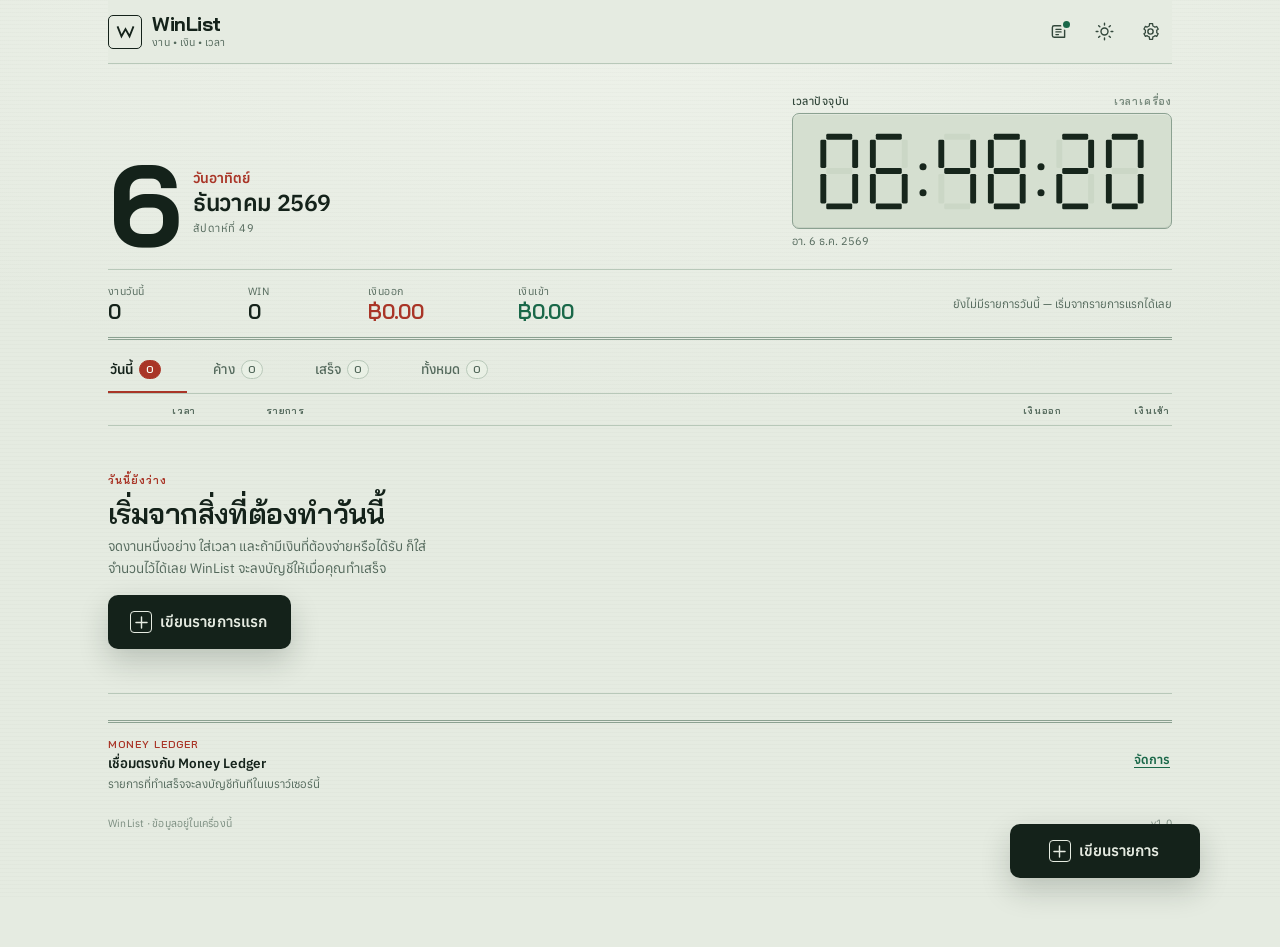
==== index.html @ 156a503f "Initial commit: WinList PWA with Money Ledger integration" ====
<!doctype html>
<html lang="th" data-theme="light">
  <head>
    <meta charset="utf-8" />
    <meta
      name="viewport"
      content="width=device-width, initial-scale=1, viewport-fit=cover"
    />
    <title>WinList — งานและเงินของวันนี้</title>
    <meta
      name="description"
      content="WinList คือสมุดงานและเงินประจำวันของไทย: จดงาน ใส่เงินที่เกี่ยวข้อง และลงบัญชีอัตโนมัติเมื่อทำเสร็จ"
    />
    <meta name="color-scheme" content="light dark" />
    <meta id="themeColorMeta" name="theme-color" content="#e5ebe1" />
    <meta name="application-name" content="WinList" />
    <meta name="apple-mobile-web-app-capable" content="yes" />
    <meta
      name="apple-mobile-web-app-status-bar-style"
      content="default"
    />
    <meta name="apple-mobile-web-app-title" content="WinList" />
    <meta name="format-detection" content="telephone=no" />

    <link rel="manifest" href="manifest.webmanifest" />
    <link rel="icon" href="icons/favicon.svg" type="image/svg+xml" />
    <link rel="apple-touch-icon" href="icons/apple-touch-icon.png" />
    <link
      rel="preload"
      href="assets/fonts/anuphan-thai.woff2"
      as="font"
      type="font/woff2"
      crossorigin
    />
    <link
      rel="preload"
      href="assets/fonts/baijamjuree-600-thai.woff2"
      as="font"
      type="font/woff2"
      crossorigin
    />
    <link rel="stylesheet" href="assets/app.css" />
    <script>
      (function () {
        document.documentElement.classList.add("js");
        try {
          var raw = localStorage.getItem("winlist.v1");
          var state = raw ? JSON.parse(raw) : null;
          var theme =
            (state && state.settings && state.settings.theme) || "system";
          var dark =
            theme === "dark" ||
            (theme === "system" &&
              window.matchMedia &&
              window.matchMedia("(prefers-color-scheme: dark)").matches);
          document.documentElement.setAttribute(
            "data-theme",
            dark ? "dark" : "light"
          );
        } catch (error) {
          document.documentElement.setAttribute("data-theme", "light");
        }
      })();
    </script>
  </head>
  <body>
    <a class="skip-link" href="#main">ข้ามไปที่รายการ</a>

    <div class="app">
      <header class="topbar" id="topbar">
        <div class="brand">
          <span class="brand-mark" aria-hidden="true">
            <svg viewBox="0 0 24 24" fill="none" aria-hidden="true">
              <path
                d="M4 7.5 7.8 17 12 9.5 16.2 17 20 7.5"
                stroke="currentColor"
                stroke-width="1.9"
                stroke-linecap="square"
                stroke-linejoin="miter"
              />
            </svg>
          </span>
          <span class="brand-text">
            <span class="brand-name">WinList</span>
            <span class="brand-sub">งาน • เงิน • เวลา</span>
          </span>
        </div>
        <div class="topbar-actions">
          <button
            type="button"
            class="icon-btn"
            id="syncBtn"
            data-ledger-state="off"
            aria-label="สถานะ Money Ledger"
          >
            <svg viewBox="0 0 24 24" fill="none" aria-hidden="true">
              <path
                d="M7 5.5h10a2 2 0 0 1 2 2v11H7a2 2 0 0 1-2-2v-9a2 2 0 0 1 2-2Z"
                stroke="currentColor"
                stroke-width="1.6"
                stroke-linejoin="round"
              />
              <path
                d="M9 9.5h6M9 12.5h6M9 15.5h3"
                stroke="currentColor"
                stroke-width="1.4"
                stroke-linecap="round"
              />
            </svg>
            <span class="status-dot" aria-hidden="true"></span>
          </button>
          <button
            type="button"
            class="icon-btn"
            id="themeBtn"
            aria-label="สลับธีมสว่างและมืด"
          >
            <svg
              class="icon-sun"
              viewBox="0 0 24 24"
              fill="none"
              aria-hidden="true"
            >
              <circle
                cx="12"
                cy="12"
                r="4"
                stroke="currentColor"
                stroke-width="1.6"
              />
              <path
                d="M12 2.5v2M12 19.5v2M2.5 12h2M19.5 12h2M5.3 5.3l1.4 1.4M17.3 17.3l1.4 1.4M18.7 5.3l-1.4 1.4M6.7 17.3l-1.4 1.4"
                stroke="currentColor"
                stroke-width="1.6"
                stroke-linecap="round"
              />
            </svg>
            <svg
              class="icon-moon"
              viewBox="0 0 24 24"
              fill="none"
              aria-hidden="true"
            >
              <path
                d="M19.5 14.2A7.7 7.7 0 0 1 9.8 4.5a7.8 7.8 0 1 0 9.7 9.7Z"
                stroke="currentColor"
                stroke-width="1.6"
                stroke-linejoin="round"
              />
            </svg>
          </button>
          <button
            type="button"
            class="icon-btn"
            id="settingsBtn"
            aria-label="เปิดการตั้งค่า"
          >
            <svg viewBox="0 0 24 24" fill="none" aria-hidden="true">
              <circle
                cx="12"
                cy="12"
                r="3"
                stroke="currentColor"
                stroke-width="1.6"
              />
              <path
                d="M19.1 13.4a7.7 7.7 0 0 0 0-2.8l1.7-1.3-1.7-3-2 .8a7.9 7.9 0 0 0-2.4-1.4L14.4 3h-3.5l-.3 2.7A7.9 7.9 0 0 0 8.2 7l-2-.8-1.7 3 1.7 1.3a7.7 7.7 0 0 0 0 2.8l-1.7 1.3 1.7 3 2-.8a7.9 7.9 0 0 0 2.4 1.4l.3 2.7h3.5l.3-2.7a7.9 7.9 0 0 0 2.4-1.4l2 .8 1.7-3-1.7-1.2Z"
                stroke="currentColor"
                stroke-width="1.45"
                stroke-linejoin="round"
              />
            </svg>
          </button>
        </div>
      </header>

      <main id="main">
        <section class="day-band" aria-label="วันและเวลาปัจจุบัน">
          <div class="date-block">
            <div class="date-day" id="dateDay">21</div>
            <div class="date-meta">
              <span class="date-weekday" id="dateWeekday">วันเสาร์</span>
              <span class="date-month" id="dateMonth">พฤศจิกายน 2569</span>
              <span class="week-no" id="weekNo">สัปดาห์ที่ 47</span>
            </div>
          </div>
          <div class="clock-block">
            <div class="clock-label">
              <b>เวลาปัจจุบัน</b>
              <span class="clock-zone" id="clockZone">เวลาเครื่อง</span>
            </div>
            <div class="lcd">
              <svg
                id="clockSvg"
                class="seg-clock"
                viewBox="0 0 300 84"
                role="img"
                aria-labelledby="clockSr"
              ></svg>
            </div>
            <div class="clock-extra">
              <span class="clock-date" id="clockDate">เสาร์ 21 พ.ย. 2569</span>
              <span class="clock-meridiem" id="clockMeridiem" hidden></span>
            </div>
            <p class="sr-only" id="clockSr">เวลา 09:42</p>
          </div>
        </section>

        <section class="tally" aria-label="สรุปของวันนี้">
          <div class="tally-item">
            <span>งานวันนี้</span>
            <strong id="statTotal">0</strong>
          </div>
          <div class="tally-item">
            <span>WIN</span>
            <strong id="statWins">0</strong>
          </div>
          <div class="tally-item out">
            <span>เงินออก</span>
            <strong id="statOut">฿0</strong>
          </div>
          <div class="tally-item in">
            <span>เงินเข้า</span>
            <strong id="statIn">฿0</strong>
          </div>
          <div class="tally-note" id="tallyNote">
            ยังไม่มีรายการวันนี้ — เริ่มจากรายการแรกได้เลย
          </div>
        </section>

        <nav class="filters" aria-label="ตัวกรองรายการ">
          <button
            type="button"
            class="filter is-active"
            data-filter="today"
            aria-pressed="true"
          >
            วันนี้ <span class="count" data-count="today">0</span>
          </button>
          <button
            type="button"
            class="filter"
            data-filter="open"
            aria-pressed="false"
          >
            ค้าง <span class="count" data-count="open">0</span>
          </button>
          <button
            type="button"
            class="filter"
            data-filter="done"
            aria-pressed="false"
          >
            เสร็จ <span class="count" data-count="done">0</span>
          </button>
          <button
            type="button"
            class="filter"
            data-filter="all"
            aria-pressed="false"
          >
            ทั้งหมด <span class="count" data-count="all">0</span>
          </button>
        </nav>

        <section class="list-wrap" aria-label="รายการงาน">
          <div class="list-head" aria-hidden="true">
            <span></span>
            <span>เวลา</span>
            <span>รายการ</span>
            <span class="head-money"><span>เงินออก</span><span>เงินเข้า</span></span>
          </div>
          <div class="task-list" id="taskList"></div>

          <div class="empty" id="emptyState" hidden>
            <span class="empty-kicker" id="emptyKicker">วันนี้ยังว่าง</span>
            <h3 id="emptyTitle">เริ่มจากสิ่งที่ต้องทำวันนี้</h3>
            <p id="emptyBody">
              จดงานหนึ่งอย่าง ใส่เวลา และถ้ามีเงินที่ต้องจ่ายหรือได้รับ
              ก็ใส่จำนวนไว้ได้เลย WinList จะลงบัญชีให้เมื่อคุณทำเสร็จ
            </p>
            <button type="button" class="primary-btn" id="emptyAddBtn">
              <span class="plus" aria-hidden="true">
                <svg viewBox="0 0 24 24" fill="none">
                  <path
                    d="M12 5v14M5 12h14"
                    stroke="currentColor"
                    stroke-width="1.8"
                    stroke-linecap="round"
                  />
                </svg>
              </span>
              เขียนรายการแรก
            </button>
          </div>
        </section>

        <section class="ledger-strip" aria-label="การเชื่อมต่อ Money Ledger">
          <div class="ledger-strip-main">
            <span class="ledger-kicker">MONEY LEDGER</span>
            <strong id="ledgerSummary">ยังไม่ได้เชื่อมในเครื่องนี้</strong>
            <p id="ledgerDetail">
              รายการที่ทำเสร็จจะถูกเก็บไว้ในคิว และส่งต่อเมื่อเชื่อมได้
            </p>
          </div>
          <button type="button" class="text-btn" id="ledgerAction">
            เชื่อมต่อ
          </button>
        </section>

        <footer class="page-foot">
          <span>WinList · ข้อมูลอยู่ในเครื่องนี้</span>
          <span id="footVersion">v1.0</span>
        </footer>
      </main>
    </div>

    <div class="bottom-bar">
      <div class="bottom-bar-inner">
        <button type="button" class="primary-btn" id="addBtn">
          <span class="plus" aria-hidden="true">
            <svg viewBox="0 0 24 24" fill="none">
              <path
                d="M12 5v14M5 12h14"
                stroke="currentColor"
                stroke-width="1.8"
                stroke-linecap="round"
              />
            </svg>
          </span>
          เขียนรายการ
        </button>
      </div>
    </div>

    <!-- Add / edit task -->
    <dialog class="sheet" id="taskDialog" aria-labelledby="taskDialogTitle">
      <div class="sheet-inner">
        <div class="sheet-grip" aria-hidden="true"></div>
        <div class="sheet-head">
          <div>
            <h2 id="taskDialogTitle">เขียนรายการ</h2>
            <p class="sheet-sub" id="taskDialogSub">
              ใส่เวลาและเงินไว้ได้ ถ้ามี
            </p>
          </div>
          <button
            type="button"
            class="icon-btn"
            data-close-dialog
            aria-label="ปิดหน้าต่างรายการ"
          >
            <svg viewBox="0 0 24 24" fill="none" aria-hidden="true">
              <path
                d="m6 6 12 12M18 6 6 18"
                stroke="currentColor"
                stroke-width="1.8"
                stroke-linecap="round"
              />
            </svg>
          </button>
        </div>

        <form class="task-form" id="taskForm" novalidate>
          <label class="field field-title" id="titleField">
            <span>ทำอะไร</span>
            <input
              type="text"
              id="taskTitle"
              name="title"
              maxlength="140"
              autocomplete="off"
              enterkeyhint="done"
              placeholder="เช่น จ่ายค่ากาแฟ, ส่งงานฟรีแลนซ์"
              aria-describedby="titleError"
            />
            <span class="field-error" id="titleError" role="alert" hidden></span>
          </label>

          <div class="field-row">
            <label class="field">
              <span>วันที่</span>
              <input type="date" id="taskDate" name="date" />
            </label>
            <label class="field">
              <span>เวลา <span class="hint">ไม่บังคับ</span></span>
              <input type="time" id="taskTime" name="time" />
            </label>
          </div>

          <div class="quick-row" aria-label="เลือกวันที่เร็ว">
            <button type="button" class="chip" data-quick-date="today">
              วันนี้
            </button>
            <button type="button" class="chip" data-quick-date="tomorrow">
              พรุ่งนี้
            </button>
            <button type="button" class="chip" data-quick-date="none">
              ไม่ระบุวัน
            </button>
          </div>

          <fieldset class="money-fieldset">
            <legend>เงินที่เกี่ยวข้อง <span class="hint">ไม่บังคับ</span></legend>
            <div class="segment" role="radiogroup" aria-label="ประเภทเงิน">
              <label class="is-selected">
                <input type="radio" name="moneyType" value="none" checked />
                <span>ไม่มีเงิน</span>
              </label>
              <label>
                <input type="radio" name="moneyType" value="expense" />
                <span>จ่ายออก</span>
              </label>
              <label>
                <input type="radio" name="moneyType" value="income" />
                <span>รับเข้า</span>
              </label>
            </div>

            <div class="money-inputs" id="moneyInputs" hidden>
              <label class="field amount-field" id="amountField">
                <span>จำนวนเงิน</span>
                <div class="amount-wrap">
                  <span class="currency" aria-hidden="true">฿</span>
                  <input
                    type="text"
                    id="taskAmount"
                    name="amount"
                    inputmode="decimal"
                    autocomplete="off"
                    placeholder="0.00"
                    aria-describedby="amountError"
                  />
                  <span class="currency-unit">บาท</span>
                </div>
                <span
                  class="field-error"
                  id="amountError"
                  role="alert"
                  hidden
                ></span>
              </label>
              <label class="field">
                <span>หมวดหมู่ใน Money Ledger</span>
                <select id="taskCategory" name="category"></select>
              </label>
              <div
                class="quick-amounts"
                id="quickAmounts"
                aria-label="จำนวนเงินเร็ว"
              ></div>
            </div>
          </fieldset>

          <label class="field">
            <span>โน้ต <span class="hint">ไม่บังคับ</span></span>
            <textarea
              id="taskNotes"
              name="notes"
              maxlength="500"
              rows="2"
              placeholder="รายละเอียดเพิ่มเติม เช่น จ่ายที่ร้านไหน"
            ></textarea>
          </label>

          <div class="timestamp-block" id="taskStamps" hidden>
            <span>สร้าง <strong id="stampCreated">—</strong></span>
            <span>แก้ไขล่าสุด <strong id="stampUpdated">—</strong></span>
            <span id="stampCompletedRow" hidden>
              ทำเสร็จ <strong id="stampCompleted">—</strong>
            </span>
            <span id="stampLedgerRow" hidden>
              บัญชี <strong id="stampLedger">—</strong>
            </span>
          </div>

          <div class="form-actions">
            <div class="save-row">
              <button type="submit" class="primary-btn" id="saveTaskBtn">
                บันทึก
              </button>
              <button
                type="button"
                class="ghost-btn"
                data-close-dialog
              >
                ยกเลิก
              </button>
            </div>
            <button type="button" class="danger-btn" id="deleteTaskBtn" hidden>
              <svg viewBox="0 0 24 24" fill="none" aria-hidden="true">
                <path
                  d="M4 7h16M9 7V4h6v3M7 7l1 13h8l1-13M10 11v5M14 11v5"
                  stroke="currentColor"
                  stroke-width="1.6"
                  stroke-linecap="round"
                  stroke-linejoin="round"
                />
              </svg>
              ลบรายการนี้
            </button>
          </div>
        </form>
      </div>
    </dialog>

    <!-- Settings -->
    <dialog
      class="sheet"
      id="settingsDialog"
      aria-labelledby="settingsDialogTitle"
    >
      <div class="sheet-inner">
        <div class="sheet-grip" aria-hidden="true"></div>
        <div class="sheet-head">
          <div>
            <h2 id="settingsDialogTitle">ตั้งค่า</h2>
            <p class="sheet-sub">ปรับให้เข้ากับตาและเครื่องของคุณ</p>
          </div>
          <button
            type="button"
            class="icon-btn"
            data-close-dialog
            aria-label="ปิดการตั้งค่า"
          >
            <svg viewBox="0 0 24 24" fill="none" aria-hidden="true">
              <path
                d="m6 6 12 12M18 6 6 18"
                stroke="currentColor"
                stroke-width="1.8"
                stroke-linecap="round"
              />
            </svg>
          </button>
        </div>

        <div class="settings-body">
          <section class="settings-group" aria-labelledby="themeHeading">
            <h3 id="themeHeading">ธีม</h3>
            <div class="segmented" role="radiogroup" aria-label="ธีม">
              <label>
                <input type="radio" name="themeSetting" value="system" />
                <span>ตามระบบ</span>
              </label>
              <label>
                <input type="radio" name="themeSetting" value="light" />
                <span>สว่าง</span>
              </label>
              <label>
                <input type="radio" name="themeSetting" value="dark" />
                <span>มืด</span>
              </label>
            </div>
            <p class="settings-note">
              ธีมมืดคือโต๊ะทำงานตอนกลางคืน ไม่ใช่สีสันหวือหวา
            </p>
          </section>

          <section class="settings-group" aria-labelledby="clockHeading">
            <h3 id="clockHeading">นาฬิกา</h3>
            <div
              class="segmented two"
              role="radiogroup"
              aria-label="รูปแบบเวลา"
            >
              <label>
                <input type="radio" name="clockSetting" value="24" />
                <span>24 ชม.</span>
              </label>
              <label>
                <input type="radio" name="clockSetting" value="12" />
                <span>12 ชม.</span>
              </label>
            </div>
            <div class="setting-row">
              <div class="setting-copy">
                <strong>แสดงวินาที</strong>
                <small>ปิดได้ถ้าอยากให้หน้าจอเงียบลง</small>
              </div>
              <label class="switch">
                <input type="checkbox" id="secondsToggle" role="switch" />
                <span class="switch-track" aria-hidden="true"></span>
                <span class="sr-only">แสดงวินาทีบนนาฬิกา</span>
              </label>
            </div>
          </section>

          <section class="settings-group" aria-labelledby="ledgerHeading">
            <h3 id="ledgerHeading">Money Ledger</h3>
            <div class="ledger-card">
              <div class="status-line" id="ledgerStatus">
                <span class="dot" aria-hidden="true"></span>
                <span id="ledgerStatusText">ยังไม่ได้เชื่อมในเครื่องนี้</span>
              </div>
              <p id="ledgerStatusDetail">
                ถ้า WinList และ Money Ledger อยู่โดเมนเดียวกัน
                รายการจะถูกเขียนให้ทันที ถ้าไม่ใช่ ให้ใช้ลิงก์ด้านล่างหรือคิวสำรอง
              </p>
              <label class="field">
                <span>ลิงก์ไปยัง Money Ledger</span>
                <input
                  type="url"
                  id="ledgerUrl"
                  inputmode="url"
                  autocomplete="off"
                  placeholder="เช่น ../WebMangageMent Monney/index.html"
                />
              </label>
              <div class="ledger-actions">
                <button type="button" class="ghost-btn" id="ledgerTestBtn">
                  ทดสอบการเชื่อมต่อ
                </button>
                <button type="button" class="primary-btn" id="ledgerFlushBtn">
                  ส่งคิวที่ค้าง
                </button>
                <button type="button" class="ghost-btn" id="ledgerOpenBtn">
                  เปิด Money Ledger
                </button>
              </div>
              <p>
                ถ้าต้องการเชื่อมข้ามโดเมน ให้เพิ่มไฟล์
                <code>bridge/money-ledger-receiver.js</code>
                ไว้ในหน้า Money Ledger หนึ่งบรรทัด
                หรือใช้สำเนา <code>money-ledger-with-winlist.html</code>
                ที่เตรียมไว้ให้ในโฟลเดอร์ bridge
              </p>
            </div>
          </section>

          <section class="settings-group" aria-labelledby="dataHeading">
            <h3 id="dataHeading">ข้อมูล</h3>
            <div class="setting-row">
              <div class="setting-copy">
                <strong>สำรองข้อมูล</strong>
                <small>ไฟล์ JSON เดียว เก็บงานและรายการเงินทั้งหมด</small>
              </div>
            </div>
            <div class="data-grid">
              <button type="button" class="ghost-btn" id="exportBtn">
                ดาวน์โหลดสำรอง
              </button>
              <button type="button" class="ghost-btn" id="importBtn">
                นำเข้าไฟล์สำรอง
              </button>
              <button type="button" class="ghost-btn" id="clearDoneBtn">
                ล้างงานที่เสร็จ
              </button>
              <button
                type="button"
                class="ghost-btn danger-outline"
                id="clearAllBtn"
              >
                ล้างข้อมูลทั้งหมด
              </button>
            </div>
            <input
              type="file"
              id="importFile"
              accept="application/json,.json"
              hidden
            />
            <p class="settings-note" id="storageNote">
              ข้อมูลทั้งหมดเก็บไว้ใน localStorage ของเบราว์เซอร์นี้
            </p>
          </section>

          <section class="settings-group" aria-labelledby="installHeading">
            <h3 id="installHeading">ติดตั้งบนมือถือ</h3>
            <div class="setting-row">
              <div class="setting-copy">
                <strong>ใช้เหมือนแอป</strong>
                <small id="installHelp">
                  เปิดผ่าน Chrome หรือ Safari แล้วเลือก “เพิ่มไปที่หน้าจอโฮม”
                </small>
              </div>
              <button type="button" class="ghost-btn" id="installBtn" hidden>
                ติดตั้ง
              </button>
            </div>
            <p class="settings-note">
              ต้องเปิดผ่าน https หรือ localhost สำหรับการติดตั้งแบบ PWA
              ส่วนไฟล์ WinList.html เปิดออฟไลน์ได้ทันทีโดยไม่ต้องติดตั้ง
            </p>
          </section>

          <section class="settings-group" aria-labelledby="aboutHeading">
            <h3 id="aboutHeading">เกี่ยวกับ</h3>
            <div class="about-box">
              <p>
                <strong>WinList</strong> — สมุดงานและเงินประจำวัน
                ทำเสร็จแล้วลงบัญชี ไม่ต้องจำสองที่
              </p>
              <p id="aboutVersion">เวอร์ชัน 1.0.0</p>
            </div>
          </section>
        </div>
      </div>
    </dialog>

    <dialog class="confirm-dialog" id="confirmDialog">
      <div class="confirm-inner">
        <h2 id="confirmTitle">ยืนยันการทำรายการ</h2>
        <p id="confirmBody"></p>
        <div class="confirm-actions">
          <button type="button" class="ghost-btn" id="confirmCancel">
            ยกเลิก
          </button>
          <button type="button" class="danger-solid" id="confirmOk">
            ยืนยัน
          </button>
        </div>
      </div>
    </dialog>

    <div
      class="toast-region"
      id="toastRegion"
      role="status"
      aria-live="polite"
      aria-atomic="false"
    ></div>

    <noscript>
      <div style="padding: 24px; font-family: sans-serif">
        WinList ต้องใช้ JavaScript เพื่อบันทึกงานและเวลา
        กรุณาเปิด JavaScript ในเบราว์เซอร์
      </div>
    </noscript>

    <script src="assets/app.js" defer></script>
  </body>
</html>
---- assets/app.css ----
/* WinList — daily ledger
   A working accountant's pad: green-grey ground, ink, vermilion stamps,
   amber LCD. Standard web controls, one signature move. */

@font-face {
  font-family: "Anuphan";
  font-style: normal;
  font-weight: 100 700;
  font-display: swap;
  src: url("./fonts/anuphan-thai.woff2") format("woff2");
  unicode-range: U+02D7, U+0303, U+0331, U+0E01-0E5B, U+200C-200D, U+25CC;
}
@font-face {
  font-family: "Anuphan";
  font-style: normal;
  font-weight: 100 700;
  font-display: swap;
  src: url("./fonts/anuphan-latin.woff2") format("woff2");
  unicode-range: U+0000-00FF, U+0131, U+0152-0153, U+02BB-02BC, U+02C6, U+02DA,
    U+02DC, U+2000-206F, U+20AC, U+2122, U+2191, U+2193, U+2212, U+2215,
    U+FEFF, U+FFFD;
}
@font-face {
  font-family: "Bai Jamjuree";
  font-style: normal;
  font-weight: 600;
  font-display: swap;
  src: url("./fonts/baijamjuree-600-thai.woff2") format("woff2");
  unicode-range: U+02D7, U+0303, U+0331, U+0E01-0E5B, U+200C-200D, U+25CC;
}
@font-face {
  font-family: "Bai Jamjuree";
  font-style: normal;
  font-weight: 600;
  font-display: swap;
  src: url("./fonts/baijamjuree-600-latin.woff2") format("woff2");
  unicode-range: U+0000-00FF, U+0131, U+0152-0153, U+02BB-02BC, U+02C6, U+02DA,
    U+02DC, U+2000-206F, U+20AC, U+2122, U+2191, U+2193, U+2212, U+2215,
    U+FEFF, U+FFFD;
}
@font-face {
  font-family: "Bai Jamjuree";
  font-style: normal;
  font-weight: 700;
  font-display: swap;
  src: url("./fonts/baijamjuree-700-thai.woff2") format("woff2");
  unicode-range: U+02D7, U+0303, U+0331, U+0E01-0E5B, U+200C-200D, U+25CC;
}
@font-face {
  font-family: "Bai Jamjuree";
  font-style: normal;
  font-weight: 700;
  font-display: swap;
  src: url("./fonts/baijamjuree-700-latin.woff2") format("woff2");
  unicode-range: U+0000-00FF, U+0131, U+0152-0153, U+02BB-02BC, U+02C6, U+02DA,
    U+02DC, U+2000-206F, U+20AC, U+2122, U+2191, U+2193, U+2212, U+2215,
    U+FEFF, U+FFFD;
}

:root {
  color-scheme: light;
  --font-body: "Anuphan", "Noto Sans Thai", "Sarabun", system-ui, sans-serif;
  --font-display: "Bai Jamjuree", "Anuphan", "Noto Sans Thai", system-ui,
    sans-serif;

  --bg: #e5ebe1;
  --bg-soft: #eef2ea;
  --paper: #f8faf3;
  --sheet: #f5f8f0;
  --sheet-2: #e9f0e5;
  --sheet-3: #dfe9db;
  --ink: #14221a;
  --ink-2: #33473b;
  --muted: #53685b;
  --faint: #7a8c7f;
  --hair: #b8c8b9;
  --hair-strong: #8ba191;
  --red: #a93527;
  --red-strong: #8c291e;
  --red-soft: #f3ddd7;
  --green: #1a6849;
  --green-strong: #135238;
  --green-soft: #d7e8db;
  --amber: #8d5c12;
  --amber-soft: #f2e4c8;
  --focus: #1a6849;
  --lcd-bg: #d5dfd0;
  --lcd-ink: #17261c;
  --lcd-ghost: #cbd7c6;
  --shadow-sheet: 0 -18px 50px rgba(20, 34, 26, 0.22);
  --shadow-float: 0 12px 30px rgba(20, 34, 26, 0.2);
  --scrim: rgba(12, 22, 16, 0.55);
  --selection: #a93527;
  --selection-ink: #f8faf3;
  --radius: 10px;
  --page-max: 1120px;
}

:root[data-theme="dark"] {
  color-scheme: dark;
  --bg: #0b1310;
  --bg-soft: #0e1813;
  --paper: #111c16;
  --sheet: #121d17;
  --sheet-2: #18261e;
  --sheet-3: #203127;
  --ink: #e7efe6;
  --ink-2: #c2d0c5;
  --muted: #97aa9c;
  --faint: #7d9184;
  --hair: #2a3d32;
  --hair-strong: #43604d;
  --red: #f27e66;
  --red-strong: #ff9b86;
  --red-soft: #35201b;
  --green: #69d3a2;
  --green-strong: #8de8bc;
  --green-soft: #163528;
  --amber: #e6b45c;
  --amber-soft: #342612;
  --focus: #69d3a2;
  --lcd-bg: #080f0b;
  --lcd-ink: #f0cd8a;
  --lcd-ghost: #2c2a1e;
  --shadow-sheet: 0 -18px 60px rgba(0, 0, 0, 0.55);
  --shadow-float: 0 14px 34px rgba(0, 0, 0, 0.48);
  --scrim: rgba(0, 0, 0, 0.68);
  --selection: #f27e66;
  --selection-ink: #111c16;
}

*,
*::before,
*::after {
  box-sizing: border-box;
}

html {
  -webkit-text-size-adjust: 100%;
  scroll-behavior: smooth;
}

body {
  margin: 0;
  min-width: 280px;
  background:
    radial-gradient(120% 70% at 50% 0%, var(--bg-soft) 0%, var(--bg) 62%),
    var(--bg);
  color: var(--ink);
  font-family: var(--font-body);
  font-size: 16px;
  line-height: 1.5;
  -webkit-font-smoothing: antialiased;
  text-rendering: optimizeLegibility;
  padding-bottom: calc(96px + env(safe-area-inset-bottom, 0px));
}

body::before {
  content: "";
  position: fixed;
  inset: 0;
  z-index: 0;
  pointer-events: none;
  opacity: 0.5;
  background-image: repeating-linear-gradient(
    0deg,
    transparent 0,
    transparent 3px,
    rgba(20, 34, 26, 0.028) 3px,
    rgba(20, 34, 26, 0.028) 4px
  );
}
:root[data-theme="dark"] body::before {
  background-image: repeating-linear-gradient(
    0deg,
    transparent 0,
    transparent 3px,
    rgba(231, 239, 230, 0.025) 3px,
    rgba(231, 239, 230, 0.025) 4px
  );
}

::selection {
  background: var(--selection);
  color: var(--selection-ink);
}

:focus-visible {
  outline: 2px solid var(--focus);
  outline-offset: 2px;
}

button,
input,
select,
textarea {
  font: inherit;
  color: inherit;
}
button {
  cursor: pointer;
  touch-action: manipulation;
}
button:disabled {
  cursor: not-allowed;
  opacity: 0.45;
}
svg {
  display: block;
}
h1,
h2,
h3,
p {
  margin: 0;
}
[hidden] {
  display: none !important;
}

.sr-only {
  position: absolute;
  width: 1px;
  height: 1px;
  padding: 0;
  margin: -1px;
  overflow: hidden;
  clip: rect(0 0 0 0);
  white-space: nowrap;
  border: 0;
}

.skip-link {
  position: fixed;
  top: 8px;
  left: 8px;
  z-index: 100;
  transform: translateY(-200%);
  background: var(--ink);
  color: var(--bg);
  padding: 10px 14px;
  border-radius: 6px;
  text-decoration: none;
}
.skip-link:focus {
  transform: none;
}

.app {
  position: relative;
  z-index: 1;
  width: min(100%, var(--page-max));
  margin: 0 auto;
  padding: 0 16px;
}

/* ---------- Top bar ---------- */

.topbar {
  position: sticky;
  top: 0;
  z-index: 20;
  display: flex;
  align-items: center;
  justify-content: space-between;
  gap: 12px;
  min-height: 58px;
  padding: 8px 0;
  background: var(--bg);
  border-bottom: 1px solid var(--hair);
}
@supports (background: color-mix(in srgb, red, blue)) {
  .topbar {
    background: var(--bg);
  }
}
.topbar.is-raised {
  box-shadow: 0 4px 14px rgba(20, 34, 26, 0.07);
}
:root[data-theme="dark"] .topbar.is-raised {
  box-shadow: 0 4px 18px rgba(0, 0, 0, 0.32);
}

.brand {
  display: flex;
  align-items: center;
  gap: 10px;
  min-width: 0;
}
.brand-mark {
  display: grid;
  place-items: center;
  width: 34px;
  height: 34px;
  border: 1.5px solid var(--ink);
  border-radius: 5px;
  color: var(--ink);
  background: transparent;
  flex: 0 0 auto;
}
.brand-mark svg {
  width: 23px;
  height: 23px;
}
.brand-text {
  display: flex;
  flex-direction: column;
  min-width: 0;
}
.brand-name {
  font-family: var(--font-display);
  font-weight: 700;
  font-size: 20px;
  line-height: 1.05;
  letter-spacing: -0.025em;
}
.brand-sub {
  font-size: 10.5px;
  color: var(--muted);
  letter-spacing: 0.04em;
  line-height: 1.25;
  margin-top: 2px;
}
.topbar-actions {
  display: flex;
  align-items: center;
  gap: 2px;
  flex: 0 0 auto;
}
.icon-btn {
  position: relative;
  display: inline-grid;
  place-items: center;
  width: 44px;
  height: 44px;
  padding: 0;
  border: 0;
  border-radius: 8px;
  background: transparent;
  color: var(--ink-2);
  transition: background-color 0.16s ease, color 0.16s ease;
}
.icon-btn svg {
  width: 21px;
  height: 21px;
}
.icon-btn:hover {
  background: var(--sheet-2);
  color: var(--ink);
}
.icon-btn:active {
  background: var(--sheet-3);
}
.icon-btn .status-dot {
  position: absolute;
  top: 11px;
  right: 10px;
  width: 7px;
  height: 7px;
  border-radius: 50%;
  background: var(--amber);
  box-shadow: 0 0 0 2px var(--bg);
}
.icon-btn[data-ledger-state="posted"] .status-dot {
  background: var(--green);
}
.icon-btn[data-ledger-state="queued"] .status-dot {
  background: var(--amber);
}
.icon-btn[data-ledger-state="error"] .status-dot {
  background: var(--red);
}
.icon-btn[data-ledger-state="off"] .status-dot {
  background: var(--faint);
}
#themeBtn .icon-moon {
  display: none;
}
:root[data-theme="dark"] #themeBtn .icon-sun {
  display: none;
}
:root[data-theme="dark"] #themeBtn .icon-moon {
  display: block;
}

body.has-dialog {
  overflow: hidden;
}

.ledger-bridge {
  position: fixed;
  right: 0;
  bottom: 0;
  width: 1px;
  height: 1px;
  border: 0;
  opacity: 0;
  pointer-events: none;
  z-index: -1;
}

/* ---------- Day band ---------- */

.day-band {
  display: grid;
  grid-template-columns: minmax(0, 1fr);
  gap: 18px;
  align-items: end;
  padding: 24px 0 18px;
  border-bottom: 1px solid var(--hair);
}
.date-block {
  display: flex;
  align-items: flex-start;
  gap: 14px;
  min-width: 0;
}
.date-day {
  font-family: var(--font-display);
  font-weight: 700;
  font-size: clamp(4.25rem, 15vw, 6.75rem);
  line-height: 0.76;
  letter-spacing: -0.07em;
  font-variant-numeric: tabular-nums;
  color: var(--ink);
}
.date-meta {
  display: flex;
  flex-direction: column;
  gap: 1px;
  padding-top: 3px;
  min-width: 0;
}
.date-weekday {
  font-size: 14px;
  font-weight: 600;
  color: var(--ink-2);
  line-height: 1.35;
}
.date-weekday.is-sunday {
  color: var(--red);
}
.date-month {
  font-size: clamp(1.15rem, 4.5vw, 1.45rem);
  font-weight: 600;
  line-height: 1.2;
  letter-spacing: -0.015em;
}
.week-no {
  font-size: 11px;
  color: var(--muted);
  letter-spacing: 0.045em;
  line-height: 1.4;
  margin-top: 3px;
}

.clock-block {
  min-width: 0;
  width: 100%;
}
.clock-label {
  display: flex;
  justify-content: space-between;
  align-items: baseline;
  gap: 8px;
  margin-bottom: 5px;
  font-size: 11px;
  line-height: 1.3;
  letter-spacing: 0.05em;
  color: var(--muted);
}
.clock-label b {
  font-weight: 500;
  color: var(--ink-2);
}
.clock-zone {
  font-family: var(--font-display);
  font-size: 10px;
  font-weight: 600;
  letter-spacing: 0.08em;
  color: var(--faint);
  white-space: nowrap;
}
.lcd {
  padding: 8px 12px 7px;
  background: var(--lcd-bg);
  border: 1px solid var(--hair-strong);
  border-radius: 7px;
  box-shadow: inset 0 1px 0 rgba(255, 255, 255, 0.28),
    inset 0 -1px 0 rgba(20, 34, 26, 0.08);
}
:root[data-theme="dark"] .lcd {
  box-shadow: inset 0 1px 0 rgba(255, 255, 255, 0.04),
    inset 0 -1px 0 rgba(0, 0, 0, 0.5);
}
.seg-clock {
  display: block;
  width: 100%;
  height: auto;
  overflow: visible;
}
.seg {
  fill: var(--lcd-ghost);
  transition: fill 0.1s linear;
}
.seg.on {
  fill: var(--lcd-ink);
}
.colon-dot {
  fill: var(--lcd-ink);
  transition: opacity 0.12s linear;
}
.colon-dot.is-off {
  opacity: 0.12;
}
.clock-extra {
  display: flex;
  justify-content: space-between;
  align-items: center;
  gap: 8px;
  margin-top: 5px;
  font-size: 11px;
  line-height: 1.3;
  color: var(--muted);
}
.clock-date {
  font-variant-numeric: tabular-nums;
}
.clock-meridiem {
  font-family: var(--font-display);
  font-weight: 600;
  font-size: 10px;
  letter-spacing: 0.08em;
  color: var(--ink-2);
}

/* ---------- Tally ---------- */

.tally {
  display: grid;
  grid-template-columns: repeat(4, minmax(0, 1fr));
  column-gap: 10px;
  row-gap: 8px;
  align-items: end;
  padding: 14px 0 12px;
  border-bottom: 3px double var(--hair-strong);
}
.tally-item {
  display: flex;
  flex-direction: column;
  gap: 1px;
  min-width: 0;
}
.tally-item > span {
  font-size: 10.5px;
  letter-spacing: 0.045em;
  color: var(--muted);
  white-space: nowrap;
}
.tally-item > strong {
  font-family: var(--font-display);
  font-weight: 600;
  font-size: clamp(1.05rem, 4.4vw, 1.3rem);
  line-height: 1.15;
  font-variant-numeric: tabular-nums;
  letter-spacing: -0.02em;
  white-space: nowrap;
  overflow: hidden;
  text-overflow: ellipsis;
}
.tally-item.out > strong {
  color: var(--red);
}
.tally-item.in > strong {
  color: var(--green);
}
.tally-note {
  grid-column: 1 / -1;
  display: flex;
  flex-wrap: wrap;
  gap: 4px 10px;
  align-items: center;
  font-size: 11.5px;
  line-height: 1.4;
  color: var(--muted);
  padding-top: 1px;
}
.tally-note .pending {
  color: var(--amber);
  font-weight: 500;
}
.tally-note .synced {
  color: var(--green);
  font-weight: 500;
}

/* ---------- Filters ---------- */

.filters {
  display: flex;
  gap: 2px;
  width: 100%;
  margin-top: 7px;
  border-bottom: 1px solid var(--hair);
  overflow-x: auto;
  scrollbar-width: none;
  -webkit-overflow-scrolling: touch;
}
.filters::-webkit-scrollbar {
  display: none;
}
.filter {
  flex: 1 0 auto;
  display: inline-flex;
  align-items: center;
  justify-content: center;
  gap: 6px;
  min-height: 46px;
  padding: 0 10px;
  border: 0;
  border-bottom: 2px solid transparent;
  background: transparent;
  color: var(--muted);
  font-family: var(--font-body);
  font-size: 13.5px;
  font-weight: 500;
  white-space: nowrap;
  transition: color 0.16s ease, border-color 0.16s ease;
}
.filter:hover {
  color: var(--ink);
}
.filter .count {
  min-width: 22px;
  padding: 1px 6px;
  border: 1px solid var(--hair);
  border-radius: 20px;
  background: var(--sheet-2);
  color: var(--muted);
  font-family: var(--font-display);
  font-size: 10.5px;
  font-weight: 600;
  line-height: 1.45;
  text-align: center;
  font-variant-numeric: tabular-nums;
}
.filter.is-active {
  color: var(--ink);
  border-bottom-color: var(--red);
  font-weight: 600;
}
.filter.is-active .count {
  background: var(--red);
  border-color: var(--red);
  color: var(--paper);
}

/* ---------- List ---------- */

.list-wrap {
  padding-top: 2px;
}
.list-head {
  display: none;
}
.task-list {
  display: flex;
  flex-direction: column;
}
.task-row {
  position: relative;
  display: grid;
  grid-template-columns: 46px minmax(0, 1fr) auto;
  gap: 11px;
  align-items: center;
  min-height: 64px;
  padding: 10px 2px;
  border-bottom: 1px solid var(--hair);
  text-align: left;
  transition: background-color 0.14s ease;
}
@media (hover: hover) {
  .task-row:hover {
    background: var(--sheet-2);
  }
}
.task-row:focus-within {
  background: var(--sheet-2);
}
.task-row.is-done {
  background: transparent;
}
.task-row.is-done .task-title {
  color: var(--muted);
}
.task-row.is-done .task-title > span {
  position: relative;
  display: inline;
}
.task-row.is-done .task-title > span::after {
  content: "";
  position: absolute;
  left: -2px;
  right: -2px;
  top: 54%;
  height: 1px;
  background: currentColor;
  transform-origin: left center;
  animation: strike 0.28s cubic-bezier(0.2, 0.8, 0.2, 1) both;
}
@keyframes strike {
  from {
    transform: scaleX(0);
  }
  to {
    transform: scaleX(1);
  }
}

.stamp-btn {
  position: relative;
  z-index: 1;
  display: grid;
  place-items: center;
  width: 44px;
  height: 44px;
  padding: 0;
  border: 1.5px solid var(--hair-strong);
  border-radius: 5px;
  background: var(--paper);
  color: var(--faint);
  transition: border-color 0.16s ease, color 0.16s ease,
    background-color 0.16s ease, transform 0.16s ease;
}
.stamp-btn svg {
  width: 19px;
  height: 19px;
  transition: opacity 0.12s ease;
}
.stamp-btn .stamp-word {
  position: absolute;
  inset: 0;
  display: grid;
  place-items: center;
  font-family: var(--font-display);
  font-weight: 700;
  font-size: 9px;
  line-height: 1;
  letter-spacing: 0.08em;
  color: var(--faint);
  opacity: 0.2;
  transform: rotate(-5deg) scale(0.9);
  transition: opacity 0.14s ease, transform 0.14s ease, color 0.14s ease;
}
.stamp-btn:hover .stamp-word {
  opacity: 0.45;
  color: var(--ink-2);
}
.stamp-btn:hover {
  border-color: var(--ink-2);
  color: var(--ink-2);
}
.task-row.is-done .stamp-btn {
  border-color: var(--red);
  background: transparent;
  color: var(--red);
  transform: rotate(-2.5deg);
}
.task-row.is-done .stamp-btn svg {
  opacity: 0;
}
.task-row.is-done .stamp-btn .stamp-word {
  opacity: 1;
  transform: rotate(-5deg) scale(1);
  color: var(--red);
}
.task-row.just-stamped .stamp-btn {
  animation: stamp-press 0.34s cubic-bezier(0.2, 0.9, 0.2, 1) both;
}
@keyframes stamp-press {
  0% {
    transform: rotate(-2.5deg) scale(1.55);
    opacity: 0.35;
  }
  65% {
    transform: rotate(-2.5deg) scale(0.94);
    opacity: 1;
  }
  100% {
    transform: rotate(-2.5deg) scale(1);
    opacity: 1;
  }
}

.task-time {
  display: none;
}
.task-main {
  min-width: 0;
  display: flex;
  flex-direction: column;
  gap: 2px;
  padding: 3px 0;
  border: 0;
  border-radius: 5px;
  background: transparent;
  color: inherit;
  text-align: left;
}
.task-title {
  font-size: 15px;
  font-weight: 500;
  line-height: 1.4;
  letter-spacing: -0.005em;
  color: var(--ink);
  overflow-wrap: anywhere;
}
.task-title > span {
  display: inline;
}
.task-meta {
  display: flex;
  flex-wrap: wrap;
  align-items: center;
  gap: 2px 8px;
  font-size: 11px;
  line-height: 1.45;
  color: var(--muted);
}
.task-meta > span {
  display: inline-flex;
  align-items: center;
  gap: 3px;
  min-width: 0;
}
.task-meta svg {
  width: 12px;
  height: 12px;
  flex: 0 0 auto;
  opacity: 0.75;
}
.task-meta .dot {
  width: 3px;
  height: 3px;
  border-radius: 50%;
  background: var(--faint);
  flex: 0 0 auto;
}
.task-meta .overdue {
  color: var(--red);
  font-weight: 500;
}
.task-meta .sync {
  font-weight: 500;
  white-space: nowrap;
}
.task-meta .sync::before {
  content: "";
  width: 5px;
  height: 5px;
  border-radius: 50%;
  background: currentColor;
  flex: 0 0 auto;
}
.sync-posted {
  color: var(--green);
}
.sync-queued,
.sync-sent {
  color: var(--amber);
}
.sync-error {
  color: var(--red);
}
.sync-none {
  color: var(--red);
}
.task-meta .stamp-time {
  font-family: var(--font-display);
  font-weight: 600;
  letter-spacing: 0.04em;
  color: var(--red);
}
.task-meta .stamp-time::after {
  content: "";
  width: 1px;
  height: 9px;
  background: var(--hair);
  margin-left: 2px;
}

.task-money {
  display: flex;
  align-items: center;
  justify-content: flex-end;
  gap: 10px;
  min-width: 78px;
  font-family: var(--font-display);
  font-size: 14.5px;
  font-weight: 600;
  line-height: 1.2;
  font-variant-numeric: tabular-nums;
  letter-spacing: -0.01em;
  white-space: nowrap;
}
.task-money .money-out {
  color: var(--red);
}
.task-money .money-in {
  color: var(--green);
}
.task-money .money-empty {
  display: none;
  color: var(--faint);
  font-weight: 400;
  opacity: 0.5;
}
.task-money .money-out:empty,
.task-money .money-in:empty {
  display: none;
}
.task-money .money-label {
  font-family: var(--font-body);
  font-size: 10px;
  font-weight: 500;
  letter-spacing: 0;
  color: var(--muted);
}
@media (max-width: 859px) {
  .task-money:empty {
    display: none;
  }
}

.empty {
  padding: 40px 0 44px;
  border-bottom: 1px solid var(--hair);
}
.empty-kicker {
  font-family: var(--font-display);
  font-size: 10.5px;
  font-weight: 600;
  letter-spacing: 0.1em;
  color: var(--red);
}
.empty h3 {
  margin-top: 6px;
  font-family: var(--font-display);
  font-size: clamp(1.45rem, 5vw, 1.8rem);
  font-weight: 600;
  line-height: 1.2;
  letter-spacing: -0.02em;
}
.empty p {
  max-width: 44ch;
  margin-top: 6px;
  font-size: 13.5px;
  line-height: 1.6;
  color: var(--muted);
}
.empty .primary-btn {
  margin-top: 16px;
  width: auto;
  min-width: 168px;
}

/* ---------- Ledger strip ---------- */

.ledger-strip {
  display: flex;
  align-items: flex-start;
  justify-content: space-between;
  gap: 14px;
  margin-top: 26px;
  padding: 14px 0 24px;
  border-top: 3px double var(--hair-strong);
}
.ledger-strip-main {
  min-width: 0;
}
.ledger-kicker {
  display: block;
  font-family: var(--font-display);
  font-size: 10px;
  font-weight: 600;
  letter-spacing: 0.1em;
  color: var(--red);
}
.ledger-strip strong {
  display: block;
  margin-top: 2px;
  font-size: 13.5px;
  font-weight: 600;
  line-height: 1.4;
}
.ledger-strip p {
  margin-top: 2px;
  font-size: 11.5px;
  line-height: 1.5;
  color: var(--muted);
  max-width: 56ch;
}
.ledger-strip .text-btn {
  flex: 0 0 auto;
  min-height: 44px;
  padding: 0 2px;
  border: 0;
  background: transparent;
  color: var(--green);
  font-size: 12.5px;
  font-weight: 600;
  text-decoration: underline;
  text-underline-offset: 3px;
}
.ledger-strip .text-btn:hover {
  color: var(--green-strong);
}

.page-foot {
  display: flex;
  justify-content: space-between;
  gap: 12px;
  padding: 0 0 12px;
  font-size: 10.5px;
  line-height: 1.4;
  color: var(--faint);
  letter-spacing: 0.02em;
}

/* ---------- Primary action ---------- */

.bottom-bar {
  position: fixed;
  right: 0;
  bottom: 0;
  left: 0;
  z-index: 30;
  padding: 0 16px calc(12px + env(safe-area-inset-bottom, 0px));
  pointer-events: none;
  background: linear-gradient(
    to top,
    var(--bg) 0%,
    var(--bg) 58%,
    rgba(229, 235, 225, 0) 100%
  );
}
:root[data-theme="dark"] .bottom-bar {
  background: linear-gradient(
    to top,
    var(--bg) 0%,
    var(--bg) 58%,
    rgba(11, 19, 16, 0) 100%
  );
}
.bottom-bar-inner {
  width: min(100%, var(--page-max));
  margin: 0 auto;
  display: flex;
  justify-content: stretch;
}
.primary-btn {
  display: inline-flex;
  align-items: center;
  justify-content: center;
  gap: 8px;
  width: 100%;
  min-height: 54px;
  padding: 0 20px;
  border: 0;
  border-radius: var(--radius);
  background: var(--ink);
  color: var(--bg);
  font-family: var(--font-body);
  font-size: 15px;
  font-weight: 600;
  letter-spacing: 0.005em;
  box-shadow: var(--shadow-float);
  pointer-events: auto;
  transition: transform 0.14s ease, background-color 0.16s ease,
    box-shadow 0.16s ease;
}
.primary-btn:hover {
  background: var(--ink-2);
  box-shadow: 0 16px 36px rgba(20, 34, 26, 0.24);
}
.primary-btn:active {
  transform: translateY(1px);
}
.primary-btn svg {
  width: 19px;
  height: 19px;
}
.primary-btn .plus {
  display: grid;
  place-items: center;
  width: 22px;
  height: 22px;
  margin-left: -2px;
  border: 1.5px solid currentColor;
  border-radius: 4px;
}

/* ---------- Dialogs and sheets ---------- */

dialog.sheet {
  position: fixed;
  inset: auto 0 0;
  width: min(100%, 620px);
  max-width: 620px;
  max-height: 92vh;
  max-height: 92dvh;
  margin: 0 auto;
  padding: 0;
  border: 0;
  border-top: 1px solid var(--hair-strong);
  border-radius: 16px 16px 0 0;
  background: var(--sheet);
  color: var(--ink);
  box-shadow: var(--shadow-sheet);
  overflow: hidden;
  transform: translateY(100%);
  transition: transform 0.28s cubic-bezier(0.2, 0.8, 0.2, 1);
}
dialog.sheet[open] {
  transform: translateY(0);
}
dialog.sheet::backdrop {
  background: var(--scrim);
}
dialog.sheet.is-closing {
  transform: translateY(100%);
}
.sheet-inner {
  max-height: inherit;
  overflow-y: auto;
  overscroll-behavior: contain;
  padding: 8px 20px calc(20px + env(safe-area-inset-bottom, 0px));
}
.sheet-grip {
  width: 38px;
  height: 4px;
  margin: 2px auto 8px;
  border-radius: 3px;
  background: var(--hair-strong);
}
.sheet-head {
  display: flex;
  align-items: flex-start;
  justify-content: space-between;
  gap: 12px;
  padding: 2px 0 14px;
  border-bottom: 1px solid var(--hair);
}
.sheet-head h2 {
  font-family: var(--font-display);
  font-size: 22px;
  font-weight: 600;
  line-height: 1.2;
  letter-spacing: -0.025em;
}
.sheet-head .sheet-sub {
  margin-top: 3px;
  font-size: 11.5px;
  line-height: 1.4;
  color: var(--muted);
}
.sheet-head .icon-btn {
  margin: -6px -8px 0 0;
}

.task-form {
  display: flex;
  flex-direction: column;
  gap: 16px;
  padding-top: 16px;
}
.field {
  display: flex;
  flex-direction: column;
  gap: 5px;
  min-width: 0;
}
.field > span,
.field > label {
  font-size: 12px;
  font-weight: 600;
  line-height: 1.35;
  letter-spacing: 0.01em;
  color: var(--ink-2);
}
.field .hint {
  font-size: 10.5px;
  font-weight: 400;
  color: var(--muted);
  letter-spacing: 0;
}
.field input,
.field select,
.field textarea {
  width: 100%;
  min-height: 46px;
  padding: 10px 12px;
  border: 1px solid var(--hair);
  border-radius: 7px;
  background: var(--paper);
  color: var(--ink);
  font-family: var(--font-body);
  font-size: 16px;
  line-height: 1.4;
  outline: none;
  transition: border-color 0.15s ease, box-shadow 0.15s ease;
}
.field textarea {
  min-height: 64px;
  resize: vertical;
}
.field input::placeholder,
.field textarea::placeholder {
  color: var(--faint);
  opacity: 1;
}
.field input:focus,
.field select:focus,
.field textarea:focus {
  border-color: var(--green);
  box-shadow: 0 0 0 3px var(--green-soft);
}
.field.is-invalid input,
.field.is-invalid select {
  border-color: var(--red);
}
.field-error {
  font-size: 11px;
  line-height: 1.4;
  color: var(--red);
  font-weight: 500;
}
.field-title input {
  min-height: 52px;
  font-size: 17px;
  font-weight: 500;
}
.field-row {
  display: grid;
  grid-template-columns: 1fr 1fr;
  gap: 10px;
}
.field-row .field input {
  padding-right: 8px;
}
.field input[type="date"],
.field input[type="time"] {
  font-variant-numeric: tabular-nums;
}
.field input[type="date"]::-webkit-calendar-picker-indicator,
.field input[type="time"]::-webkit-calendar-picker-indicator {
  opacity: 0.55;
}
.quick-row,
.quick-amounts {
  display: flex;
  flex-wrap: wrap;
  gap: 6px;
}
.chip {
  min-height: 36px;
  padding: 0 11px;
  border: 1px solid var(--hair);
  border-radius: 6px;
  background: transparent;
  color: var(--ink-2);
  font-family: var(--font-body);
  font-size: 12px;
  font-weight: 500;
  line-height: 1;
  transition: background-color 0.14s ease, border-color 0.14s ease,
    color 0.14s ease;
}
.chip:hover {
  background: var(--sheet-2);
  border-color: var(--hair-strong);
}
.chip.is-active {
  border-color: var(--red);
  color: var(--red);
  background: var(--red-soft);
}
.chip-amount {
  min-width: 58px;
  font-family: var(--font-display);
  font-variant-numeric: tabular-nums;
}

.money-fieldset {
  margin: 0;
  padding: 14px 0 0;
  border: 0;
  border-top: 1px solid var(--hair);
}
.money-fieldset legend {
  float: left;
  width: 100%;
  padding: 0 0 7px;
  font-size: 12px;
  font-weight: 600;
  color: var(--ink-2);
}
.money-fieldset legend + * {
  clear: both;
}
.segment {
  display: grid;
  grid-template-columns: repeat(3, 1fr);
  gap: 2px;
  padding: 3px;
  border: 1px solid var(--hair);
  border-radius: 8px;
  background: var(--sheet-2);
}
.segment label {
  position: relative;
  display: flex;
  align-items: center;
  justify-content: center;
  min-height: 38px;
  padding: 0 6px;
  border-radius: 5px;
  color: var(--muted);
  font-size: 12.5px;
  font-weight: 500;
  line-height: 1.2;
  text-align: center;
  cursor: pointer;
  transition: background-color 0.14s ease, color 0.14s ease,
    box-shadow 0.14s ease;
}
.segment input {
  position: absolute;
  opacity: 0;
  pointer-events: none;
}
.segment label:hover {
  color: var(--ink);
}
.segment input:checked + span {
  color: var(--ink);
}
.segment label:has(input:checked) {
  background: var(--paper);
  color: var(--ink);
  box-shadow: 0 1px 2px rgba(20, 34, 26, 0.08);
}
.segment label.is-selected {
  background: var(--paper);
  color: var(--ink);
  box-shadow: 0 1px 2px rgba(20, 34, 26, 0.08);
}
.segment label.is-selected.is-expense {
  color: var(--red);
}
.segment label.is-selected.is-income {
  color: var(--green);
}
.segment label:has(input[value="expense"]:checked) {
  color: var(--red);
}
.segment label:has(input[value="income"]:checked) {
  color: var(--green);
}
.segment input:focus-visible + span {
  outline: 2px solid var(--focus);
  outline-offset: 2px;
  border-radius: 3px;
}
.money-inputs {
  display: flex;
  flex-direction: column;
  gap: 12px;
  margin-top: 12px;
  animation: reveal 0.18s ease-out both;
}
@keyframes reveal {
  from {
    opacity: 0;
    transform: translateY(-3px);
  }
  to {
    opacity: 1;
    transform: none;
  }
}
.amount-field .amount-wrap {
  position: relative;
  display: flex;
  align-items: center;
  border: 1px solid var(--hair);
  border-radius: 7px;
  background: var(--paper);
  transition: border-color 0.15s ease, box-shadow 0.15s ease;
}
.amount-field .amount-wrap:focus-within {
  border-color: var(--green);
  box-shadow: 0 0 0 3px var(--green-soft);
}
.amount-field .currency {
  padding-left: 12px;
  font-family: var(--font-display);
  font-size: 20px;
  font-weight: 600;
  color: var(--muted);
}
.amount-field input {
  min-height: 54px;
  padding-left: 6px;
  border: 0;
  background: transparent;
  font-family: var(--font-display);
  font-size: 24px;
  font-weight: 600;
  font-variant-numeric: tabular-nums;
  letter-spacing: -0.02em;
  box-shadow: none !important;
}
.amount-field .currency-unit {
  padding-right: 12px;
  font-size: 11px;
  color: var(--muted);
}

.timestamp-block {
  display: flex;
  flex-direction: column;
  gap: 4px;
  padding: 11px 0 0;
  border-top: 1px dashed var(--hair);
  font-size: 10.5px;
  line-height: 1.5;
  color: var(--muted);
}
.timestamp-block strong {
  color: var(--ink-2);
  font-weight: 500;
}
.form-actions {
  position: sticky;
  bottom: calc(-20px - env(safe-area-inset-bottom, 0px));
  display: flex;
  flex-direction: column;
  gap: 8px;
  margin-top: 2px;
  padding: 10px 0 calc(4px + env(safe-area-inset-bottom, 0px));
  background: var(--sheet);
}
.form-actions .primary-btn {
  box-shadow: none;
  width: 100%;
}
.danger-btn {
  display: inline-flex;
  align-items: center;
  justify-content: center;
  gap: 6px;
  width: 100%;
  min-height: 44px;
  border: 0;
  border-radius: 7px;
  background: transparent;
  color: var(--red);
  font-size: 13px;
  font-weight: 600;
}
.danger-btn:hover {
  background: var(--red-soft);
}
.danger-btn svg {
  width: 16px;
  height: 16px;
}
.save-row {
  display: flex;
  gap: 8px;
}
.save-row .primary-btn {
  flex: 1;
}
.save-row .ghost-btn {
  flex: 0 0 auto;
  min-width: 92px;
}

.ghost-btn {
  display: inline-flex;
  align-items: center;
  justify-content: center;
  gap: 6px;
  min-height: 44px;
  padding: 0 14px;
  border: 1px solid var(--hair);
  border-radius: 7px;
  background: transparent;
  color: var(--ink-2);
  font-size: 12.5px;
  font-weight: 500;
}
.ghost-btn:hover {
  background: var(--sheet-2);
  border-color: var(--hair-strong);
}

/* ---------- Settings ---------- */

.settings-body {
  display: flex;
  flex-direction: column;
  gap: 20px;
  padding: 16px 0 8px;
}
.settings-group {
  display: flex;
  flex-direction: column;
  gap: 10px;
  padding-bottom: 18px;
  border-bottom: 1px solid var(--hair);
}
.settings-group:last-of-type {
  border-bottom: 0;
}
.settings-group h3 {
  font-family: var(--font-display);
  font-size: 10.5px;
  font-weight: 600;
  letter-spacing: 0.1em;
  color: var(--red);
}
.setting-row {
  display: flex;
  align-items: center;
  justify-content: space-between;
  gap: 14px;
  min-height: 44px;
}
.setting-row .setting-copy {
  min-width: 0;
}
.setting-row strong {
  display: block;
  font-size: 13.5px;
  font-weight: 500;
  line-height: 1.4;
}
.setting-row small {
  display: block;
  margin-top: 1px;
  font-size: 10.5px;
  line-height: 1.45;
  color: var(--muted);
}
.switch {
  position: relative;
  display: inline-flex;
  flex: 0 0 auto;
  width: 48px;
  height: 28px;
}
.switch input {
  position: absolute;
  opacity: 0;
  width: 1px;
  height: 1px;
}
.switch-track {
  position: absolute;
  inset: 0;
  border: 1px solid var(--hair-strong);
  border-radius: 20px;
  background: var(--sheet-2);
  transition: background-color 0.16s ease, border-color 0.16s ease;
  cursor: pointer;
}
.switch-track::after {
  content: "";
  position: absolute;
  top: 3px;
  left: 3px;
  width: 20px;
  height: 20px;
  border-radius: 50%;
  background: var(--paper);
  border: 1px solid var(--hair-strong);
  transition: transform 0.16s cubic-bezier(0.2, 0.8, 0.2, 1);
}
.switch input:checked + .switch-track {
  background: var(--green);
  border-color: var(--green);
}
.switch input:checked + .switch-track::after {
  transform: translateX(20px);
  border-color: var(--green);
}
.switch input:focus-visible + .switch-track {
  outline: 2px solid var(--focus);
  outline-offset: 2px;
}

.segmented {
  display: grid;
  grid-template-columns: repeat(3, 1fr);
  gap: 2px;
  padding: 3px;
  border: 1px solid var(--hair);
  border-radius: 8px;
  background: var(--sheet-2);
}
.segmented label {
  position: relative;
  display: flex;
  align-items: center;
  justify-content: center;
  min-height: 38px;
  padding: 0 8px;
  border-radius: 5px;
  color: var(--muted);
  font-size: 12.5px;
  font-weight: 500;
  text-align: center;
  cursor: pointer;
}
.segmented input {
  position: absolute;
  opacity: 0;
  pointer-events: none;
}
.segmented label:has(input:checked) {
  background: var(--paper);
  color: var(--ink);
  box-shadow: 0 1px 2px rgba(20, 34, 26, 0.08);
}
.segmented label.is-selected {
  background: var(--paper);
  color: var(--ink);
  box-shadow: 0 1px 2px rgba(20, 34, 26, 0.08);
}
.segmented label:has(input:focus-visible) {
  outline: 2px solid var(--focus);
  outline-offset: 2px;
}

.ledger-card {
  padding: 12px;
  border: 1px solid var(--hair);
  border-radius: 8px;
  background: var(--paper);
}
.ledger-card .status-line {
  display: flex;
  align-items: flex-start;
  gap: 8px;
  font-size: 12px;
  line-height: 1.5;
  color: var(--ink-2);
}
.ledger-card .status-line .dot {
  width: 7px;
  height: 7px;
  margin-top: 5px;
  border-radius: 50%;
  background: var(--amber);
  flex: 0 0 auto;
}
.ledger-card .status-line.is-posted .dot {
  background: var(--green);
}
.ledger-card .status-line.is-off .dot {
  background: var(--faint);
}
.ledger-card p {
  margin-top: 6px;
  font-size: 10.5px;
  line-height: 1.5;
  color: var(--muted);
}
.ledger-card .field {
  margin-top: 10px;
}
.ledger-actions {
  display: flex;
  flex-wrap: wrap;
  gap: 6px;
  margin-top: 8px;
}
.ledger-actions .ghost-btn,
.ledger-actions .primary-btn {
  width: auto;
  min-height: 40px;
  padding: 0 12px;
  font-size: 12px;
}
.ledger-actions .primary-btn {
  box-shadow: none;
}
.settings-note {
  font-size: 10.5px;
  line-height: 1.55;
  color: var(--muted);
}
.settings-note code {
  padding: 1px 4px;
  border-radius: 3px;
  background: var(--sheet-2);
  font-family: ui-monospace, "Cascadia Code", Consolas, monospace;
  font-size: 10px;
}
.data-grid {
  display: grid;
  grid-template-columns: 1fr 1fr;
  gap: 6px;
}
.data-grid .ghost-btn {
  width: 100%;
  font-size: 12px;
}
.data-grid .danger-outline {
  color: var(--red);
  border-color: var(--red);
}
.data-grid .danger-outline:hover {
  background: var(--red-soft);
}
.about-box {
  font-size: 10.5px;
  line-height: 1.6;
  color: var(--muted);
}
.about-box strong {
  color: var(--ink-2);
  font-weight: 500;
}

/* Confirm dialog */

dialog.confirm-dialog {
  width: min(calc(100% - 32px), 380px);
  margin: auto;
  padding: 0;
  border: 1px solid var(--hair-strong);
  border-radius: 12px;
  background: var(--sheet);
  color: var(--ink);
  box-shadow: var(--shadow-sheet);
}
dialog.confirm-dialog::backdrop {
  background: var(--scrim);
}
.confirm-inner {
  padding: 20px;
}
.confirm-inner h2 {
  font-family: var(--font-display);
  font-size: 19px;
  font-weight: 600;
  line-height: 1.25;
  letter-spacing: -0.02em;
}
.confirm-inner p {
  margin-top: 6px;
  font-size: 12.5px;
  line-height: 1.55;
  color: var(--muted);
  white-space: pre-line;
}
.confirm-actions {
  display: flex;
  gap: 8px;
  margin-top: 18px;
}
.confirm-actions .ghost-btn,
.confirm-actions .danger-solid {
  flex: 1;
  min-height: 44px;
}
.danger-solid {
  display: inline-flex;
  align-items: center;
  justify-content: center;
  padding: 0 14px;
  border: 0;
  border-radius: 7px;
  background: var(--red);
  color: var(--paper);
  font-size: 12.5px;
  font-weight: 600;
}
.danger-solid:hover {
  background: var(--red-strong);
}

/* Toast */

.toast-region {
  position: fixed;
  right: 12px;
  bottom: calc(84px + env(safe-area-inset-bottom, 0px));
  left: 12px;
  z-index: 80;
  display: flex;
  flex-direction: column;
  align-items: center;
  gap: 8px;
  pointer-events: none;
}
.toast {
  display: flex;
  align-items: center;
  gap: 10px;
  width: max-content;
  max-width: min(100%, 460px);
  padding: 11px 14px;
  border: 1px solid var(--ink);
  border-radius: 8px;
  background: var(--ink);
  color: var(--bg);
  font-size: 12.5px;
  line-height: 1.45;
  box-shadow: var(--shadow-float);
  pointer-events: auto;
  animation: toast-in 0.2s cubic-bezier(0.2, 0.8, 0.2, 1) both;
}
.toast.is-leaving {
  animation: toast-out 0.18s ease-in both;
}
.toast .toast-dot {
  width: 6px;
  height: 6px;
  border-radius: 50%;
  background: var(--amber);
  flex: 0 0 auto;
}
.toast.is-success .toast-dot {
  background: var(--green);
}
.toast.is-error .toast-dot {
  background: var(--red);
}
.toast .toast-action {
  min-height: 28px;
  margin: -4px -4px -4px 2px;
  padding: 0 8px;
  border: 1px solid currentColor;
  border-radius: 4px;
  background: transparent;
  color: inherit;
  font-size: 11.5px;
  font-weight: 600;
}
@keyframes toast-in {
  from {
    opacity: 0;
    transform: translateY(8px);
  }
  to {
    opacity: 1;
    transform: none;
  }
}
@keyframes toast-out {
  to {
    opacity: 0;
    transform: translateY(6px);
  }
}

/* ---------- Desktop layout ---------- */

@media (min-width: 720px) {
  .app {
    padding: 0 28px;
  }
  .topbar {
    min-height: 64px;
  }
  .day-band {
    grid-template-columns: minmax(0, 1fr) minmax(300px, 380px);
    gap: 32px;
    padding: 30px 0 20px;
  }
  .clock-block {
    justify-self: end;
    max-width: 380px;
  }
  .date-day {
    font-size: clamp(5.5rem, 9vw, 7.5rem);
  }
  .tally {
    grid-template-columns: 120px 100px 130px 130px minmax(0, 1fr);
    column-gap: 20px;
    padding: 14px 0 13px;
  }
  .tally-note {
    grid-column: 5;
    align-self: center;
    justify-content: flex-end;
    padding-top: 0;
    text-align: right;
  }
  .bottom-bar {
    padding: 0 28px calc(22px + env(safe-area-inset-bottom, 0px));
    background: transparent;
  }
  :root[data-theme="dark"] .bottom-bar {
    background: transparent;
  }
  .bottom-bar-inner {
    justify-content: flex-end;
  }
  .primary-btn {
    width: auto;
    min-width: 190px;
    padding: 0 24px;
  }
  .toast-region {
    bottom: calc(96px + env(safe-area-inset-bottom, 0px));
  }
  dialog.sheet {
    border-radius: 16px 16px 0 0;
  }
}

@media (min-width: 860px) {
  body {
    padding-bottom: calc(104px + env(safe-area-inset-bottom, 0px));
  }
  .list-head {
    display: grid;
    grid-template-columns: 46px 78px minmax(0, 1fr) 220px;
    gap: 16px;
    align-items: end;
    padding: 7px 2px;
    border-bottom: 1px solid var(--hair);
    font-family: var(--font-display);
    font-size: 9.5px;
    font-weight: 600;
    letter-spacing: 0.08em;
    color: var(--muted);
  }
  .list-head .head-money {
    display: flex;
    justify-content: flex-end;
    gap: 10px;
    font-style: normal;
  }
  .list-head .head-money span {
    width: 98px;
    text-align: right;
  }
  .task-row {
    grid-template-columns: 46px 78px minmax(0, 1fr) 220px;
    gap: 16px;
    padding: 11px 2px;
    min-height: 68px;
  }
  .task-time {
    display: flex;
    flex-direction: column;
    gap: 1px;
    font-family: var(--font-display);
    font-size: 12.5px;
    font-weight: 600;
    font-variant-numeric: tabular-nums;
    line-height: 1.35;
    color: var(--ink-2);
  }
  .task-time .date-part {
    font-family: var(--font-body);
    font-size: 9.5px;
    font-weight: 400;
    color: var(--muted);
    line-height: 1.3;
  }
  .task-time.is-overdue {
    color: var(--red);
  }
  .task-money {
    font-size: 15px;
    min-width: 0;
    gap: 10px;
  }
  .task-money .money-empty {
    display: inline;
  }
  .task-money > span {
    width: 98px;
    text-align: right;
  }
  .filters {
    justify-content: flex-start;
    gap: 0;
  }
  .filter {
    flex: 0 0 auto;
    padding: 0 26px;
  }
  .filter:first-child {
    padding-left: 2px;
  }
  .task-money .money-label {
    display: none;
  }
  .task-meta .mobile-time {
    display: none;
  }
  .task-row.is-done .task-main {
    opacity: 0.92;
  }
}

@media (min-width: 1100px) {
  .date-block {
    gap: 20px;
  }
  .date-meta {
    padding-top: 8px;
  }
  .task-row {
    padding: 12px 2px;
  }
  .task-title {
    font-size: 15.5px;
  }
}

/* ---------- Small phones ---------- */

@media (max-width: 359px) {
  .app {
    padding: 0 12px;
  }
  .brand-sub {
    display: none;
  }
  .topbar-actions {
    gap: 0;
  }
  .icon-btn {
    width: 42px;
    height: 44px;
  }
  .date-day {
    font-size: 3.8rem;
  }
  .date-block {
    gap: 9px;
  }
  .date-month {
    font-size: 1.05rem;
  }
  .tally {
    column-gap: 5px;
  }
  .tally-item > span {
    font-size: 9.5px;
    letter-spacing: 0;
  }
  .tally-item > strong {
    font-size: 0.98rem;
  }
  .filter {
    padding: 0 6px;
    font-size: 12.5px;
  }
  .filter .count {
    min-width: 19px;
    padding: 1px 4px;
    font-size: 9.5px;
  }
  .task-row {
    grid-template-columns: 44px minmax(0, 1fr) auto;
    gap: 8px;
  }
  .stamp-btn {
    width: 42px;
    height: 42px;
  }
  .task-money {
    font-size: 13.5px;
    min-width: 64px;
  }
  .ledger-strip {
    flex-direction: column;
    gap: 6px;
  }
  .ledger-strip .text-btn {
    align-self: flex-start;
  }
  .sheet-inner {
    padding-right: 14px;
    padding-left: 14px;
  }
  .field-row {
    gap: 8px;
  }
  .segment label {
    font-size: 11.5px;
  }
}

/* ---------- Interaction and accessibility ---------- */

@media (prefers-reduced-motion: reduce) {
  html {
    scroll-behavior: auto;
  }
  *,
  *::before,
  *::after {
    animation-duration: 0.001ms !important;
    animation-iteration-count: 1 !important;
    transition-duration: 0.001ms !important;
  }
}

@media (prefers-contrast: more) {
  :root {
    --hair: #7d9282;
    --hair-strong: #4e6656;
    --muted: #3f5447;
  }
  .task-row,
  .filters,
  .topbar,
  .day-band {
    border-color: var(--hair-strong);
  }
}

@media (forced-colors: active) {
  .stamp-btn,
  .primary-btn,
  .ghost-btn,
  dialog.sheet,
  .switch-track {
    border: 1px solid ButtonText;
  }
  .task-row.is-done .stamp-btn .stamp-word {
    color: ButtonText;
  }
}

/* Thin scrollbars where supported */
.sheet-inner {
  scrollbar-width: thin;
  scrollbar-color: var(--hair-strong) transparent;
}
.sheet-inner::-webkit-scrollbar {
  width: 8px;
}
.sheet-inner::-webkit-scrollbar-thumb {
  background: var(--hair-strong);
  border: 2px solid var(--sheet);
  border-radius: 8px;
}
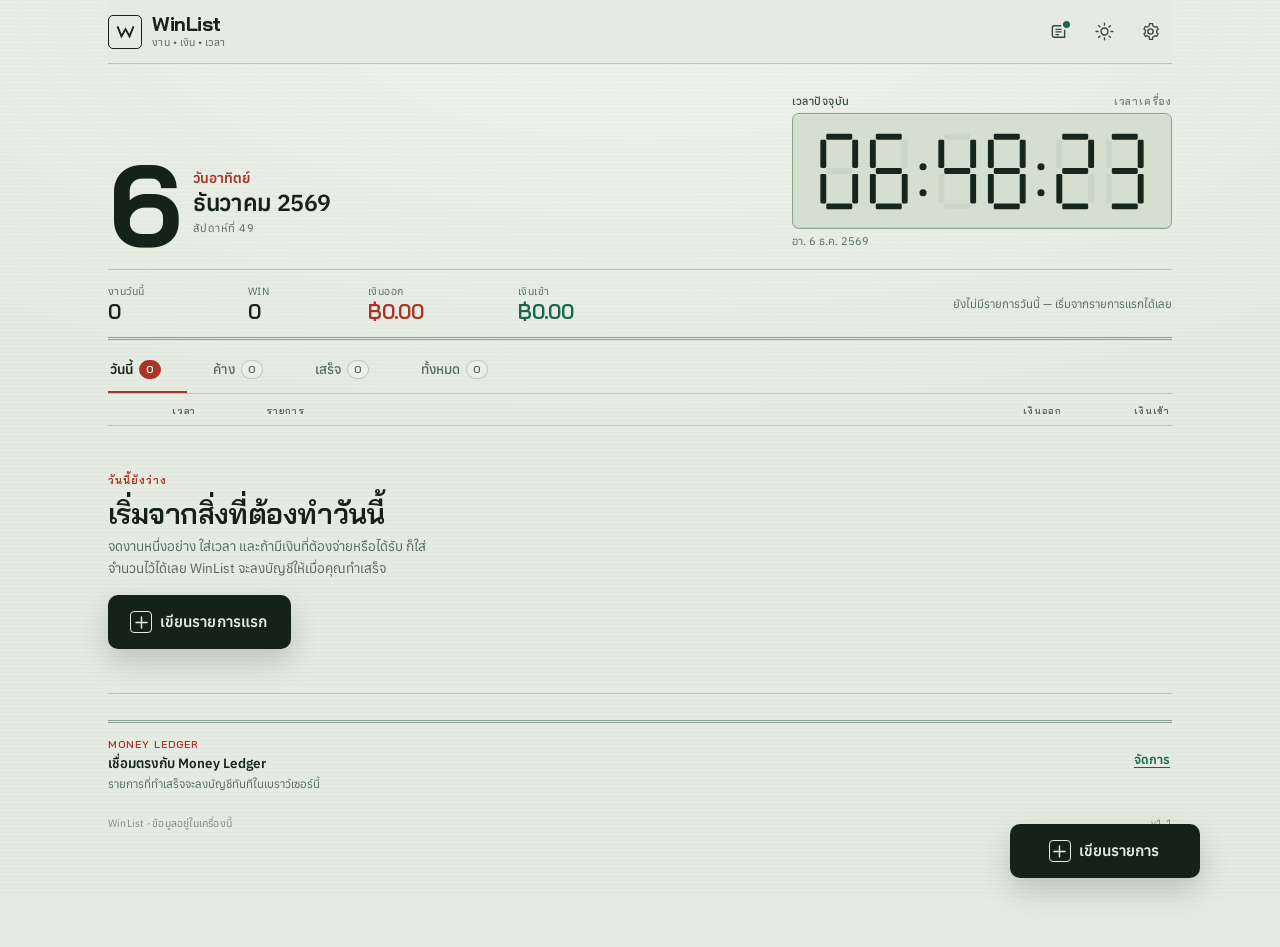
==== commit 5b42f79a: "Add Supabase cloud sync with offline cache, schema, and docs - WinList tasks and ledger entries sync" ====
--- a/index.html
+++ b/index.html
@@ -13,6 +13,11 @@
     />
     <meta name="color-scheme" content="light dark" />
     <meta id="themeColorMeta" name="theme-color" content="#e5ebe1" />
+
+    <!-- Supabase cloud sync: ใส่ค่าจาก Supabase → Settings → API
+         ถ้าเว้นว่าง แอปจะใช้ localStorage ตามปกติ -->
+    <meta id="supabase-url" content="" />
+    <meta id="supabase-anon-key" content="" />
     <meta name="application-name" content="WinList" />
     <meta name="apple-mobile-web-app-capable" content="yes" />
     <meta
